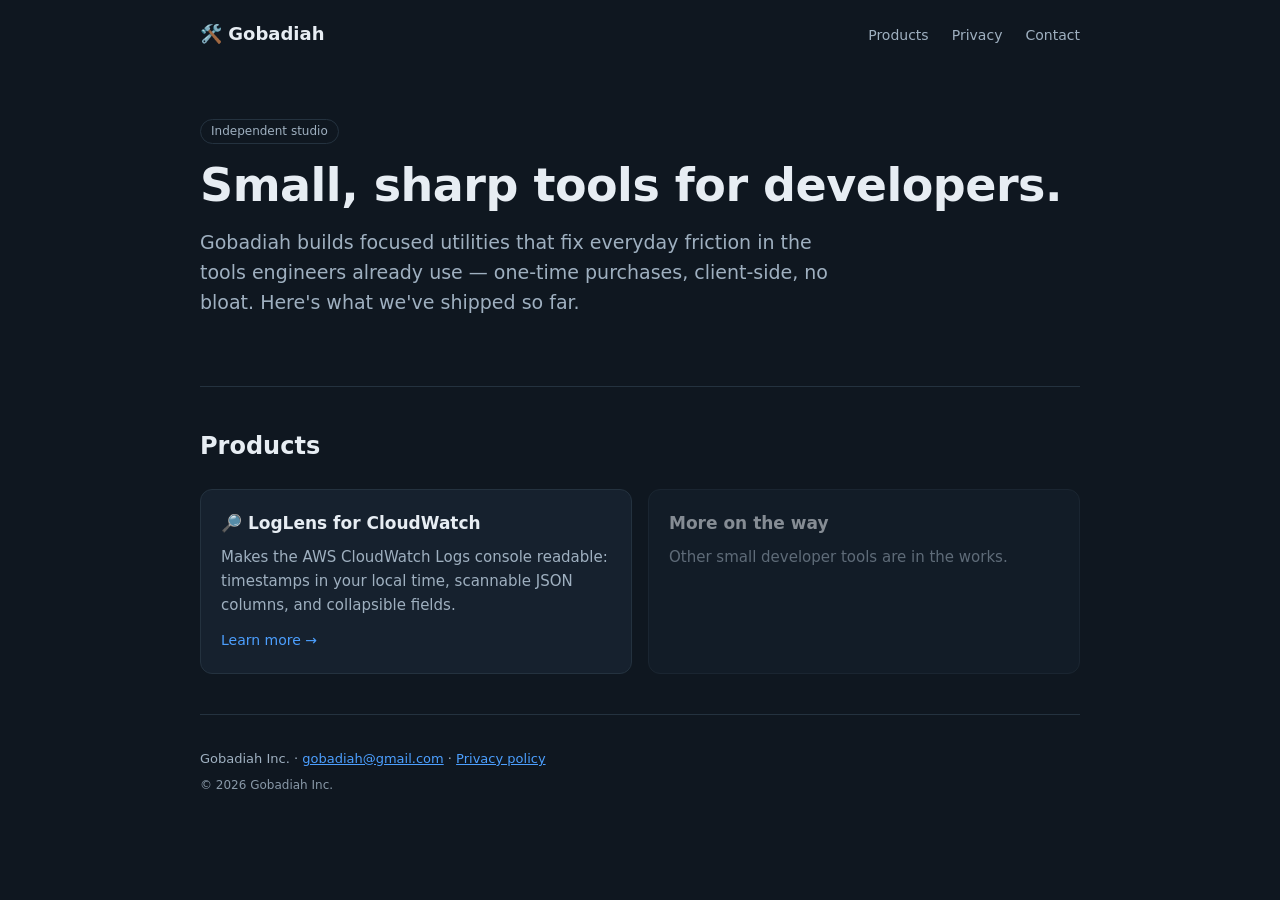
==== index.html @ 206a627a "Gobadiah studio site with LogLens product page (apps.gobadiah.com) Studio landing → product pages st" ====
<!doctype html>
<html lang="en">
  <head>
    <meta charset="UTF-8" />
    <meta name="viewport" content="width=device-width, initial-scale=1.0" />
    <title>Gobadiah — small, sharp developer tools</title>
    <meta
      name="description"
      content="Gobadiah builds small, focused utilities for developers. Maker of LogLens for CloudWatch."
    />
    <link rel="icon" href="data:image/svg+xml,<svg xmlns='http://www.w3.org/2000/svg' viewBox='0 0 100 100'><text y='.9em' font-size='90'>🛠️</text></svg>" />
    <link rel="stylesheet" href="style.css" />
  </head>
  <body>
    <div class="wrap">
      <header>
        <div class="brand">🛠️ Gobadiah</div>
        <nav>
          <a href="#products">Products</a>
          <a href="privacy.html">Privacy</a>
          <a href="mailto:gobadiah@gmail.com">Contact</a>
        </nav>
      </header>

      <div class="hero">
        <span class="badge">Independent studio</span>
        <h1>Small, sharp tools for developers.</h1>
        <p class="lead">
          Gobadiah builds focused utilities that fix everyday friction in the
          tools engineers already use — one-time purchases, client-side, no
          bloat. Here's what we've shipped so far.
        </p>
      </div>

      <section id="products">
        <h2>Products</h2>
        <div class="grid">
          <a class="card" href="loglens/">
            <h3>🔎 LogLens for CloudWatch</h3>
            <p>
              Makes the AWS CloudWatch Logs console readable: timestamps in your
              local time, scannable JSON columns, and collapsible fields.
            </p>
            <span class="go">Learn more →</span>
          </a>
          <div class="card soon">
            <h3>More on the way</h3>
            <p>Other small developer tools are in the works.</p>
          </div>
        </div>
      </section>

      <footer>
        <p>Gobadiah Inc. · <a href="mailto:gobadiah@gmail.com">gobadiah@gmail.com</a> · <a href="privacy.html">Privacy policy</a></p>
        <p class="disclaimer">© 2026 Gobadiah Inc.</p>
      </footer>
    </div>
  </body>
</html>
---- style.css ----
:root {
  --bg: #0f1720;
  --panel: #16212e;
  --ink: #e7edf3;
  --muted: #9fb0c0;
  --line: #24323f;
  --brand: #4c9ffe;
  --radius: 12px;
  --wrap: 920px;
}
* { box-sizing: border-box; }
html { scroll-behavior: smooth; }
body {
  margin: 0;
  font: 16px/1.6 system-ui, -apple-system, Segoe UI, Roboto, sans-serif;
  background: var(--bg);
  color: var(--ink);
}
a { color: var(--brand); }
code {
  background: var(--panel);
  border: 1px solid var(--line);
  border-radius: 4px;
  padding: 1px 5px;
}
.wrap { max-width: var(--wrap); margin: 0 auto; padding: 0 20px; }
header {
  display: flex; align-items: center; justify-content: space-between;
  padding: 20px 0; gap: 16px; flex-wrap: wrap;
}
.brand { font-weight: 700; font-size: 18px; display: flex; gap: 8px; align-items: center; }
.brand span { color: var(--muted); font-weight: 500; }
nav a { color: var(--muted); text-decoration: none; margin-left: 18px; font-size: 14px; }
nav a:hover { color: var(--ink); }

.hero { padding: 48px 0 40px; }
.hero h1 { font-size: clamp(30px, 5vw, 46px); line-height: 1.1; margin: 0 0 16px; letter-spacing: -0.5px; }
.hero p.lead { font-size: 19px; color: var(--muted); max-width: 640px; margin: 0 0 28px; }
.badge { display:inline-block; font-size:12px; color:var(--muted); border:1px solid var(--line); border-radius:999px; padding:2px 10px; margin-bottom: 16px; }

.cta { display: inline-flex; align-items: center; gap: 8px; background: var(--brand); color: #051019; font-weight: 700; padding: 12px 20px; border-radius: 10px; text-decoration: none; }
.cta.secondary { background: transparent; color: var(--ink); border: 1px solid var(--line); }
.cta-row { display: flex; gap: 12px; flex-wrap: wrap; align-items: center; }
.price { color: var(--muted); font-size: 14px; }
.price b { color: var(--ink); }
.note { font-size: 13px; color: var(--muted); }

section { padding: 40px 0; border-top: 1px solid var(--line); }
h2 { font-size: 24px; margin: 0 0 24px; }
.grid { display: grid; grid-template-columns: repeat(auto-fit, minmax(240px, 1fr)); gap: 16px; }
.card { background: var(--panel); border: 1px solid var(--line); border-radius: var(--radius); padding: 20px; }
.card h3 { margin: 0 0 8px; font-size: 17px; }
.card p { margin: 0; color: var(--muted); font-size: 15px; }
a.card { text-decoration: none; color: inherit; display: block; transition: border-color .15s; }
a.card:hover { border-color: var(--brand); }
a.card .go { color: var(--brand); font-size: 14px; margin-top: 12px; display: inline-block; }
.card.soon { opacity: 0.55; }

.trust li { margin: 8px 0; color: var(--muted); }
.trust b { color: var(--ink); }

footer { border-top: 1px solid var(--line); padding: 28px 0 48px; color: var(--muted); font-size: 13px; }
footer p { margin: 6px 0; }
.disclaimer { font-size: 12px; opacity: 0.85; }

/* Privacy / prose pages */
.prose { max-width: 720px; }
.prose h1 { font-size: 30px; margin: 0 0 6px; }
.prose h2 { font-size: 19px; margin: 32px 0 8px; }
.prose p, .prose li { color: #cdd8e2; }
.back { display: inline-block; margin-bottom: 24px; color: var(--muted); text-decoration: none; }
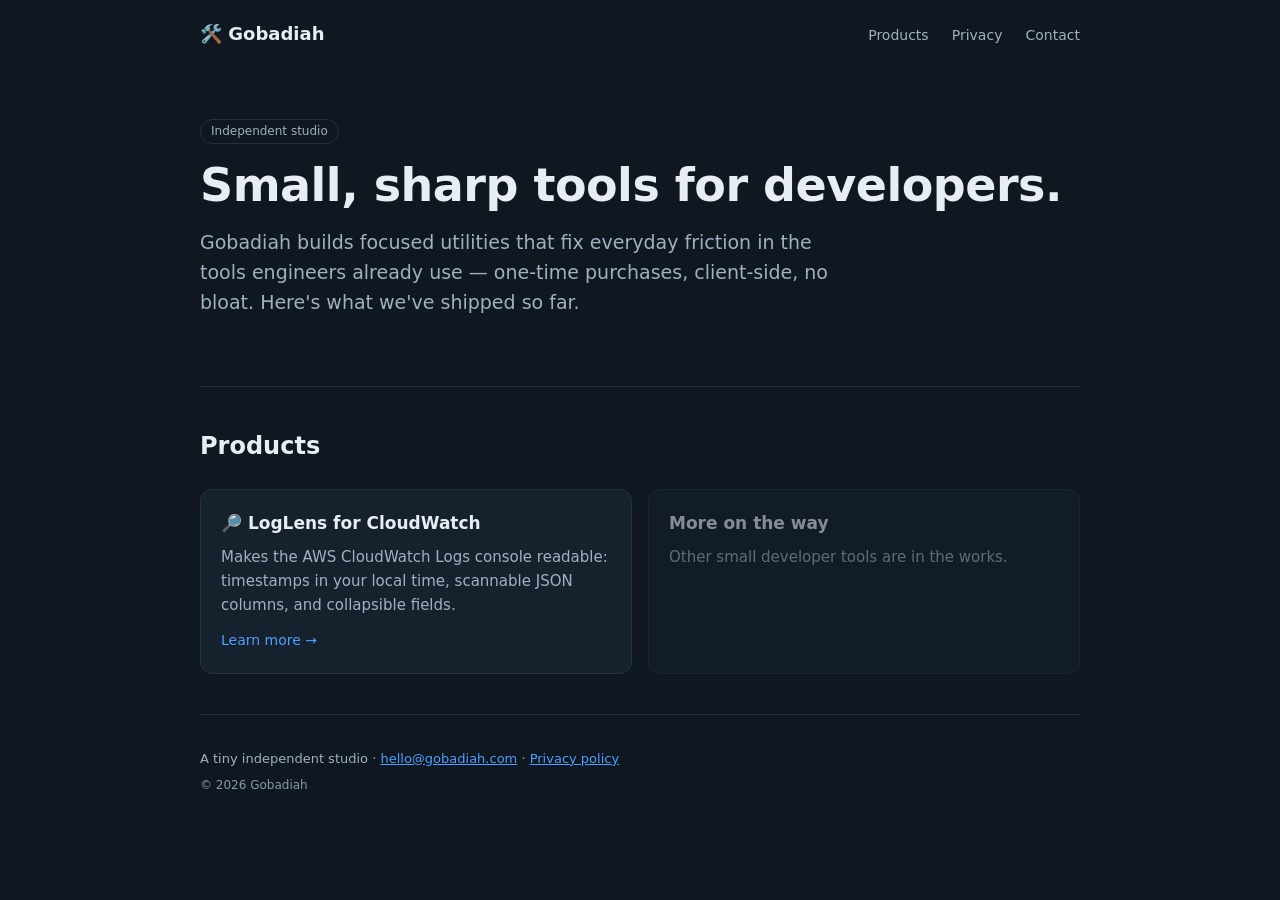
==== commit 7c3da2ea: "Remove personal email + holding-company name from public site Privacy hardening: swap the personal G" ====
--- a/index.html
+++ b/index.html
@@ -18,7 +18,7 @@
         <nav>
           <a href="#products">Products</a>
           <a href="privacy.html">Privacy</a>
-          <a href="mailto:gobadiah@gmail.com">Contact</a>
+          <a href="mailto:hello@gobadiah.com">Contact</a>
         </nav>
       </header>
 
@@ -51,8 +51,8 @@
       </section>
 
       <footer>
-        <p>Gobadiah Inc. · <a href="mailto:gobadiah@gmail.com">gobadiah@gmail.com</a> · <a href="privacy.html">Privacy policy</a></p>
-        <p class="disclaimer">© 2026 Gobadiah Inc.</p>
+        <p>A tiny independent studio · <a href="mailto:hello@gobadiah.com">hello@gobadiah.com</a> · <a href="privacy.html">Privacy policy</a></p>
+        <p class="disclaimer">© 2026 Gobadiah</p>
       </footer>
     </div>
   </body>
